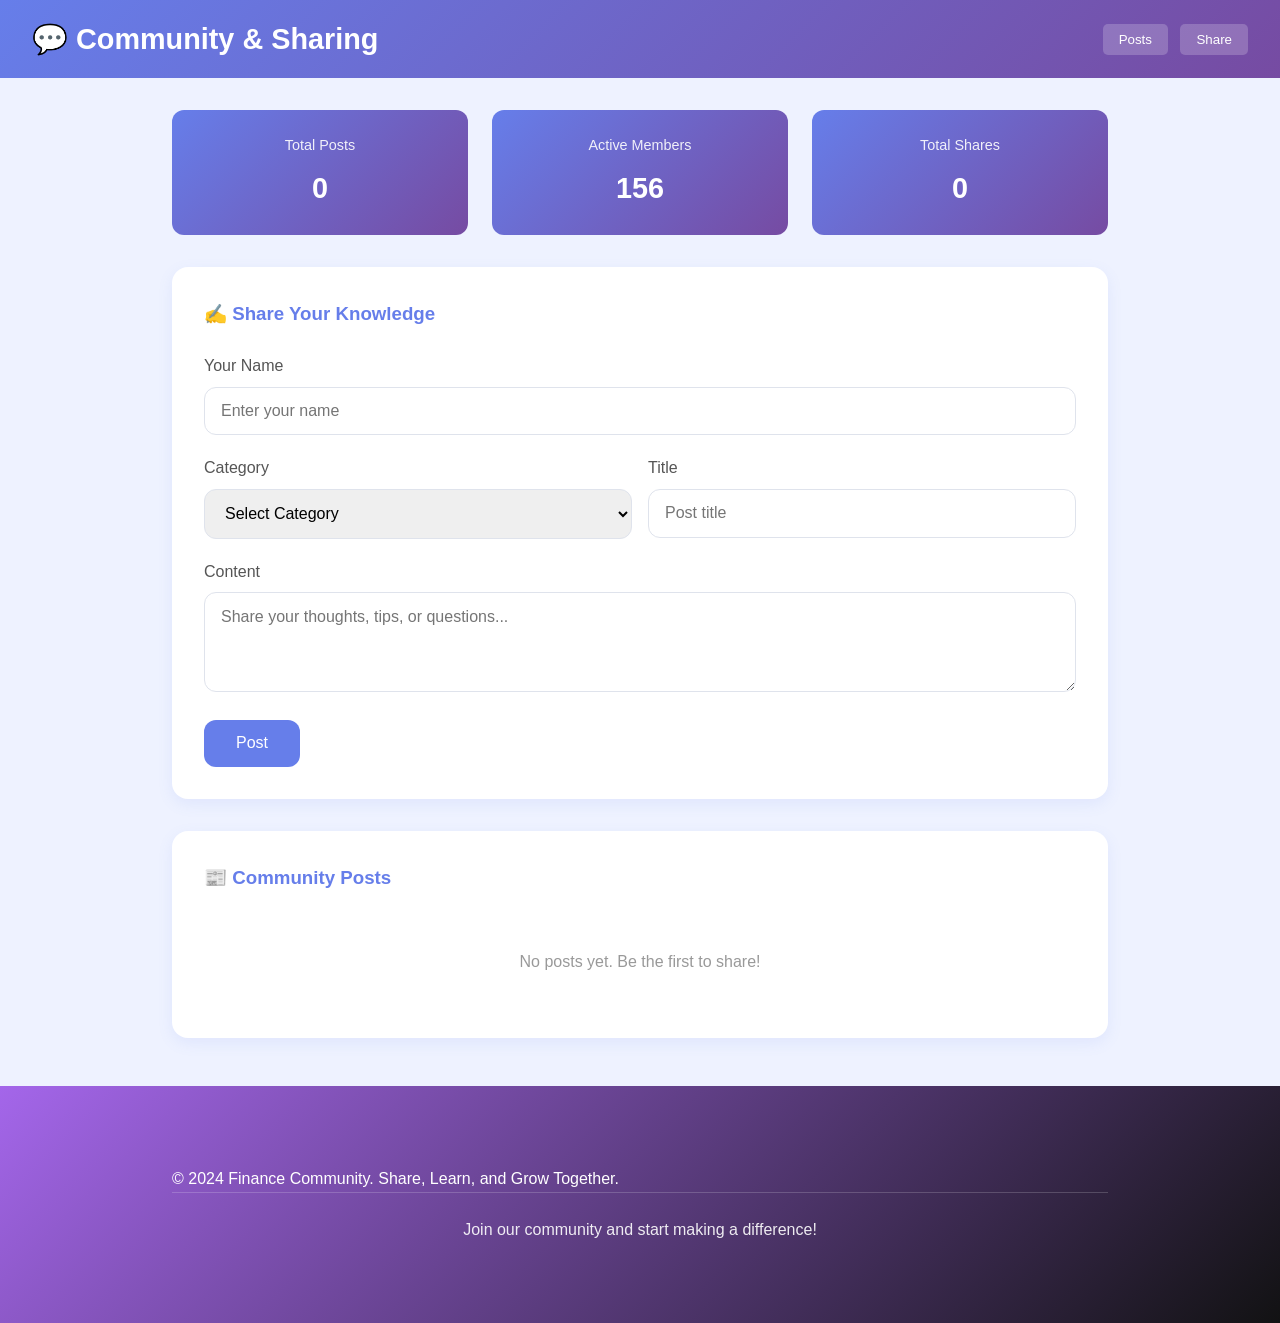
==== community.html @ 931228ed "Add files via upload" ====
<!DOCTYPE html>
<html lang="en">
<head>
    <meta charset="UTF-8">
    <meta name="viewport" content="width=device-width, initial-scale=1.0">
    <title>Community & Sharing</title>
        <link
        rel="stylesheet"
        href="https://cdnjs.cloudflare.com/ajax/libs/font-awesome/6.5.0/css/all.min.css"
    />
    <link rel="stylesheet" href="/community.css">
</head>
<body>
    <header>
        <h1>💬 Community & Sharing</h1>
        <nav>
            <button onclick="scrollToSection('posts')">Posts</button>
            <button onclick="scrollToSection('createPost')">Share</button>
        </nav>
    </header>

    <div class="container">
        <div class="stats">
            <div class="stat-box">
                <div class="stat-label">Total Posts</div>
                <div class="stat-value" id="totalPosts">0</div>
            </div>
            <div class="stat-box">
                <div class="stat-label">Active Members</div>
                <div class="stat-value">156</div>
            </div>
            <div class="stat-box">
                <div class="stat-label">Total Shares</div>
                <div class="stat-value" id="totalShares">0</div>
            </div>
        </div>

        <div id="message" class="message"></div>

        <!-- Create Post Section -->
        <div class="portfolio-card" id="createPost">
            <h3>✍️ Share Your Knowledge</h3>
            <form id="postForm">
                <div class="form-group">
                    <label for="authorName">Your Name</label>
                    <input type="text" id="authorName" placeholder="Enter your name" required>
                </div>

                <div class="form-row">
                    <div class="form-group">
                        <label for="category">Category</label>
                        <select id="category" required>
                            <option value="">Select Category</option>
                            <option value="Tips">💡 Tips & Tricks</option>
                            <option value="Question">❓ Question</option>
                            <option value="Achievement">🎯 Achievement</option>
                            <option value="Resource">📚 Resource</option>
                        </select>
                    </div>

                    <div class="form-group">
                        <label for="title">Title</label>
                        <input type="text" id="title" placeholder="Post title" required>
                    </div>
                </div>

                <div class="form-group">
                    <label for="content">Content</label>
                    <textarea id="content" placeholder="Share your thoughts, tips, or questions..." required></textarea>
                </div>

                <button type="submit" class="btn">Post</button>
            </form>
        </div>

        <!-- Posts Feed Section -->
        <div class="portfolio-card" id="posts">
            <h3>📰 Community Posts</h3>
            <div id="postsFeed"></div>
            <div id="emptyState" class="empty-state">
                No posts yet. Be the first to share!
            </div>
        </div>
    </div>

    <footer class="site-footer">
        <div class="container">
            <p>&copy; 2024 Finance Community. Share, Learn, and Grow Together.</p>
            <div class="footer-bottom">
                <p>Join our community and start making a difference!</p>
            </div>
        </div>
    </footer>

    <script src="community.js">
      
</script>
</body>
---- community.css ----
* {
            margin: 0;
            padding: 0;
            box-sizing: border-box;
        }

        body {
            font-family: 'Segoe UI', Tahoma, Geneva, Verdana, sans-serif;
            color: #333;
            line-height: 1.6;
            background: #eef2ff;
        }

        header {
            background: linear-gradient(135deg, #667eea 0%, #764ba2 100%);
            color: white;
            padding: 1rem 2rem;
            display: flex;
            justify-content: space-between;
            align-items: center;
        }

        header h1 {
            font-size: 1.8rem;
        }

        nav button {
            background: rgba(255, 255, 255, 0.2);
            color: white;
            border: none;
            padding: 0.5rem 1rem;
            margin-left: 0.5rem;
            border-radius: 5px;
            cursor: pointer;
            transition: 0.3s;
        }

        nav button:hover {
            background: rgba(255, 255, 255, 0.4);
        }

        .container {
            max-width: 1000px;
            margin: 2rem auto;
            padding: 0 2rem;
        }

        .portfolio-card {
            background: white;
            padding: 2rem;
            border-radius: 1rem;
            box-shadow: 0 5px 15px rgba(102, 126, 234, 0.1);
            margin-bottom: 2rem;
        }

        .portfolio-card h3 {
            color: #667eea;
            margin-bottom: 1.5rem;
        }

        .form-group {
            margin-bottom: 1.25rem;
        }

        .form-group label {
            display: block;
            margin-bottom: 0.5rem;
            color: #555;
            font-weight: 500;
        }

        .form-group input,
        .form-group textarea,
        .form-group select {
            width: 100%;
            padding: 0.9rem 1rem;
            border: 1px solid #dfe3ec;
            border-radius: 0.75rem;
            font-size: 1rem;
            font-family: inherit;
        }

        .form-group textarea {
            resize: vertical;
            min-height: 100px;
        }

        .form-row {
            display: grid;
            grid-template-columns: 1fr 1fr;
            gap: 1rem;
        }

        .btn {
            background: #667eea;
            color: white;
            padding: 0.9rem 2rem;
            border: none;
            border-radius: 0.75rem;
            font-size: 1rem;
            cursor: pointer;
            transition: 0.3s;
        }

        .btn:hover {
            background: #5a6dd6;
        }

        .btn-danger {
            background: #e74c3c;
            padding: 0.5rem 1rem;
            font-size: 0.9rem;
        }

        .btn-danger:hover {
            background: #c0392b;
        }

        .message {
            padding: 0.9rem 1rem;
            border-radius: 0.75rem;
            margin-bottom: 1rem;
            display: none;
        }

        .message.error {
            background: #ffe3e3;
            color: #9b1c1c;
        }

        .message.success {
            background: #e8f5e9;
            color: #256029;
        }

        .stats {
            display: grid;
            grid-template-columns: repeat(auto-fit, minmax(200px, 1fr));
            gap: 1.5rem;
            margin-bottom: 2rem;
        }

        .stat-box {
            background: linear-gradient(135deg, #667eea 0%, #764ba2 100%);
            color: white;
            padding: 1.5rem;
            border-radius: 0.75rem;
            text-align: center;
        }

        .stat-label {
            font-size: 0.9rem;
            opacity: 0.9;
            margin-bottom: 0.5rem;
        }

        .stat-value {
            font-size: 1.8rem;
            font-weight: bold;
        }

        .post-item {
            background: #f8f9ff;
            padding: 1.5rem;
            border-radius: 0.75rem;
            border-left: 4px solid #667eea;
            margin-bottom: 1.5rem;
        }

        .post-header {
            display: flex;
            justify-content: space-between;
            align-items: start;
            margin-bottom: 1rem;
        }

        .post-author {
            font-weight: bold;
            color: #667eea;
        }

        .post-date {
            font-size: 0.85rem;
            color: #999;
        }

        .post-content {
            margin: 1rem 0;
            line-height: 1.7;
        }

        .post-category {
            display: inline-block;
            background: #667eea;
            color: white;
            padding: 0.25rem 0.75rem;
            border-radius: 0.5rem;
            font-size: 0.8rem;
            margin-bottom: 0.5rem;
        }

        .post-actions {
            display: flex;
            gap: 0.5rem;
            margin-top: 1rem;
        }

        .btn-small {
            padding: 0.5rem 1rem;
            font-size: 0.85rem;
        }

        .empty-state {
            text-align: center;
            padding: 2rem;
            color: #999;
        }

        .site-footer {
            background: linear-gradient(135deg, #a466ea 0%, #121213 100%);
            color: white;
            padding: 3rem 2rem;
            margin-top: 3rem;
        }

        .footer-bottom {
            text-align: center;
            border-top: 1px solid rgba(255, 255, 255, 0.2);
            padding-top: 1.5rem;
            opacity: 0.9;
        }

        @media (max-width: 768px) {
            .form-row {
                grid-template-columns: 1fr;
            }

            .post-header {
                flex-direction: column;
            }
        }
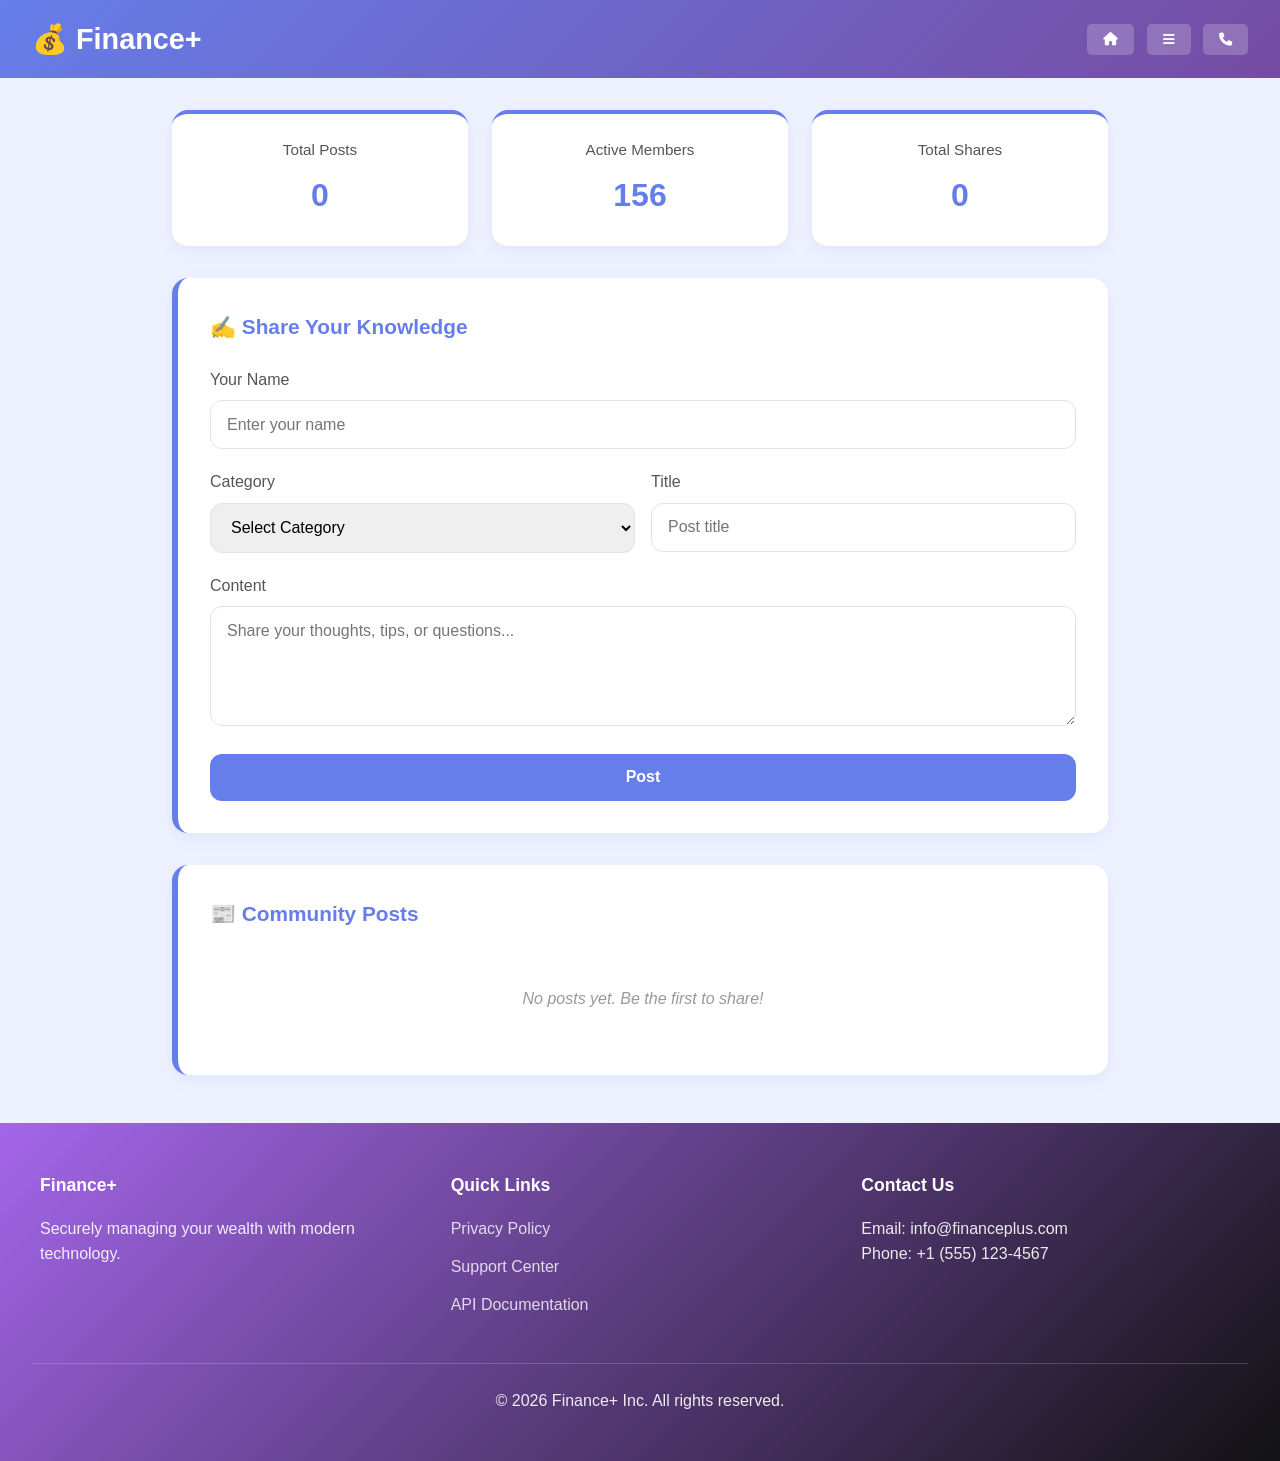
==== commit 0755d3ac: "Add files via upload" ====
--- a/community.html
+++ b/community.html
@@ -4,7 +4,7 @@
     <meta charset="UTF-8">
     <meta name="viewport" content="width=device-width, initial-scale=1.0">
     <title>Community & Sharing</title>
-        <link
+    <link
         rel="stylesheet"
         href="https://cdnjs.cloudflare.com/ajax/libs/font-awesome/6.5.0/css/all.min.css"
     />
@@ -12,10 +12,11 @@
 </head>
 <body>
     <header>
-        <h1>💬 Community & Sharing</h1>
+        <h1>💰 Finance+</h1>
         <nav>
-            <button onclick="scrollToSection('posts')">Posts</button>
-            <button onclick="scrollToSection('createPost')">Share</button>
+            <button><a href="home.html"><i class="fas fa-home"></i></a></button>
+            <button><a href="feature.html"><i class="fas fa-bars"></i></a></button>
+            <button><a href="contact.html"><i class="fas fa-phone"></i></a></button>
         </nav>
     </header>
 
@@ -83,16 +84,34 @@
         </div>
     </div>
 
-    <footer class="site-footer">
-        <div class="container">
-            <p>&copy; 2024 Finance Community. Share, Learn, and Grow Together.</p>
-            <div class="footer-bottom">
-                <p>Join our community and start making a difference!</p>
+    <footer class="site-footer">        
+        <div class="footer-container">
+            <div class="footer-column brand-info">
+                <h2 class="footer-logo">Finance+</h2>
+                <p>Securely managing your wealth with modern technology.</p>
             </div>
+
+            <div class="footer-column links">
+                <h3>Quick Links</h3>
+                <ul>
+                    <li><a href="#">Privacy Policy</a></li>
+                    <li><a href="#">Support Center</a></li>
+                    <li><a href="#">API Documentation</a></li>
+                </ul>
+            </div>
+
+            <div class="footer-column contact">
+                <h3>Contact Us</h3>
+                <p>Email: info@financeplus.com</p>
+                <p>Phone: +1 (555) 123-4567</p>
+            </div>
+        </div>
+
+        <div class="footer-bottom">
+            <p>&copy; 2026 Finance+ Inc. All rights reserved.</p>
         </div>
     </footer>
 
-    <script src="community.js">
-      
-</script>
-</body>+    <script src="community.js"></script>
+</body>
+</html>
--- a/community.css
+++ b/community.css
@@ -39,10 +39,63 @@
             background: rgba(255, 255, 255, 0.4);
         }
 
+        nav button a {
+            color: white;
+            text-decoration: none;
+        }
+
         .container {
             max-width: 1000px;
             margin: 2rem auto;
             padding: 0 2rem;
+        }
+
+        .stats {
+            display: grid;
+            grid-template-columns: repeat(auto-fit, minmax(200px, 1fr));
+            gap: 1.5rem;
+            margin-bottom: 2rem;
+        }
+
+        .stat-box {
+            background: white;
+            padding: 1.5rem;
+            border-radius: 1rem;
+            box-shadow: 0 5px 15px rgba(102, 126, 234, 0.1);
+            text-align: center;
+            border-top: 4px solid #667eea;
+        }
+
+        .stat-label {
+            color: #555;
+            font-size: 0.95rem;
+            margin-bottom: 0.5rem;
+        }
+
+        .stat-value {
+            color: #667eea;
+            font-size: 2rem;
+            font-weight: bold;
+        }
+
+        .message {
+            padding: 0.9rem 1rem;
+            border-radius: 0.75rem;
+            margin-bottom: 1rem;
+            display: none;
+            animation: slideDown 0.3s ease;
+        }
+
+        .message.error {
+            background: #ffe3e3;
+            color: #9b1c1c;
+            border-left: 4px solid #e74c3c;
+        }
+
+        .message.success {
+            background: #e8f5e9;
+            color: #256029;
+            border-left: 4px solid #27ae60;
         }
 
         .portfolio-card {
@@ -50,12 +103,20 @@
             padding: 2rem;
             border-radius: 1rem;
             box-shadow: 0 5px 15px rgba(102, 126, 234, 0.1);
+            border-left: 6px solid #667eea;
             margin-bottom: 2rem;
         }
 
         .portfolio-card h3 {
             color: #667eea;
             margin-bottom: 1.5rem;
+            font-size: 1.3rem;
+        }
+
+        .form-row {
+            display: grid;
+            grid-template-columns: 1fr 1fr;
+            gap: 1rem;
         }
 
         .form-group {
@@ -77,94 +138,50 @@
             border: 1px solid #dfe3ec;
             border-radius: 0.75rem;
             font-size: 1rem;
-            font-family: inherit;
+            font-family: 'Segoe UI', Tahoma, Geneva, Verdana, sans-serif;
         }
 
         .form-group textarea {
             resize: vertical;
-            min-height: 100px;
-        }
-
-        .form-row {
-            display: grid;
-            grid-template-columns: 1fr 1fr;
-            gap: 1rem;
+            min-height: 120px;
+        }
+
+        .form-group input:focus,
+        .form-group textarea:focus,
+        .form-group select:focus {
+            outline: none;
+            border-color: #667eea;
+            box-shadow: 0 0 0 3px rgba(102, 126, 234, 0.1);
         }
 
         .btn {
+            width: 100%;
             background: #667eea;
             color: white;
-            padding: 0.9rem 2rem;
+            padding: 0.9rem 1rem;
             border: none;
             border-radius: 0.75rem;
             font-size: 1rem;
             cursor: pointer;
             transition: 0.3s;
+            font-weight: bold;
         }
 
         .btn:hover {
             background: #5a6dd6;
-        }
-
-        .btn-danger {
-            background: #e74c3c;
-            padding: 0.5rem 1rem;
-            font-size: 0.9rem;
-        }
-
-        .btn-danger:hover {
-            background: #c0392b;
-        }
-
-        .message {
-            padding: 0.9rem 1rem;
-            border-radius: 0.75rem;
-            margin-bottom: 1rem;
-            display: none;
-        }
-
-        .message.error {
-            background: #ffe3e3;
-            color: #9b1c1c;
-        }
-
-        .message.success {
-            background: #e8f5e9;
-            color: #256029;
-        }
-
-        .stats {
-            display: grid;
-            grid-template-columns: repeat(auto-fit, minmax(200px, 1fr));
-            gap: 1.5rem;
-            margin-bottom: 2rem;
-        }
-
-        .stat-box {
-            background: linear-gradient(135deg, #667eea 0%, #764ba2 100%);
-            color: white;
+            transform: scale(1.02);
+        }
+
+        .btn:active {
+            transform: scale(0.98);
+        }
+
+        .post-item {
+            background: #f9fafb;
             padding: 1.5rem;
             border-radius: 0.75rem;
-            text-align: center;
-        }
-
-        .stat-label {
-            font-size: 0.9rem;
-            opacity: 0.9;
-            margin-bottom: 0.5rem;
-        }
-
-        .stat-value {
-            font-size: 1.8rem;
-            font-weight: bold;
-        }
-
-        .post-item {
-            background: #f8f9ff;
-            padding: 1.5rem;
-            border-radius: 0.75rem;
+            margin-bottom: 1rem;
             border-left: 4px solid #667eea;
-            margin-bottom: 1.5rem;
         }
 
         .post-header {
@@ -179,41 +196,42 @@
             color: #667eea;
         }
 
-        .post-date {
+        .post-category {
+            background: rgba(102, 126, 234, 0.1);
+            color: #667eea;
+            padding: 0.25rem 0.75rem;
+            border-radius: 20px;
             font-size: 0.85rem;
-            color: #999;
+        }
+
+        .post-title {
+            font-size: 1.1rem;
+            color: #333;
+            margin-bottom: 0.5rem;
+            font-weight: 600;
         }
 
         .post-content {
-            margin: 1rem 0;
-            line-height: 1.7;
-        }
-
-        .post-category {
-            display: inline-block;
-            background: #667eea;
-            color: white;
-            padding: 0.25rem 0.75rem;
-            border-radius: 0.5rem;
-            font-size: 0.8rem;
-            margin-bottom: 0.5rem;
-        }
-
-        .post-actions {
-            display: flex;
-            gap: 0.5rem;
-            margin-top: 1rem;
-        }
-
-        .btn-small {
-            padding: 0.5rem 1rem;
-            font-size: 0.85rem;
+            color: #555;
+            margin-bottom: 1rem;
         }
 
         .empty-state {
             text-align: center;
             padding: 2rem;
             color: #999;
+            font-style: italic;
+        }
+
+        @keyframes slideDown {
+            from {
+                opacity: 0;
+                transform: translateY(-10px);
+            }
+            to {
+                opacity: 1;
+                transform: translateY(0);
+            }
         }
 
         .site-footer {
@@ -221,6 +239,44 @@
             color: white;
             padding: 3rem 2rem;
             margin-top: 3rem;
+        }
+
+        .footer-container {
+            display: grid;
+            grid-template-columns: repeat(auto-fit, minmax(250px, 1fr));
+            gap: 2rem;
+            max-width: 1200px;
+            margin: 0 auto 2rem;
+        }
+
+        .footer-column h2,
+        .footer-column h3 {
+            margin-bottom: 1rem;
+            font-size: 1.1rem;
+        }
+
+        .footer-column p {
+            opacity: 0.9;
+            line-height: 1.6;
+        }
+
+        .footer-column ul {
+            list-style: none;
+        }
+
+        .footer-column ul li {
+            margin-bottom: 0.8rem;
+        }
+
+        .footer-column ul li a {
+            color: rgba(255, 255, 255, 0.8);
+            text-decoration: none;
+            transition: 0.3s;
+        }
+
+        .footer-column ul li a:hover {
+            color: white;
+            text-decoration: underline;
         }
 
         .footer-bottom {
@@ -235,7 +291,8 @@
                 grid-template-columns: 1fr;
             }
 
-            .post-header {
+            header {
                 flex-direction: column;
+                gap: 1rem;
             }
         }
